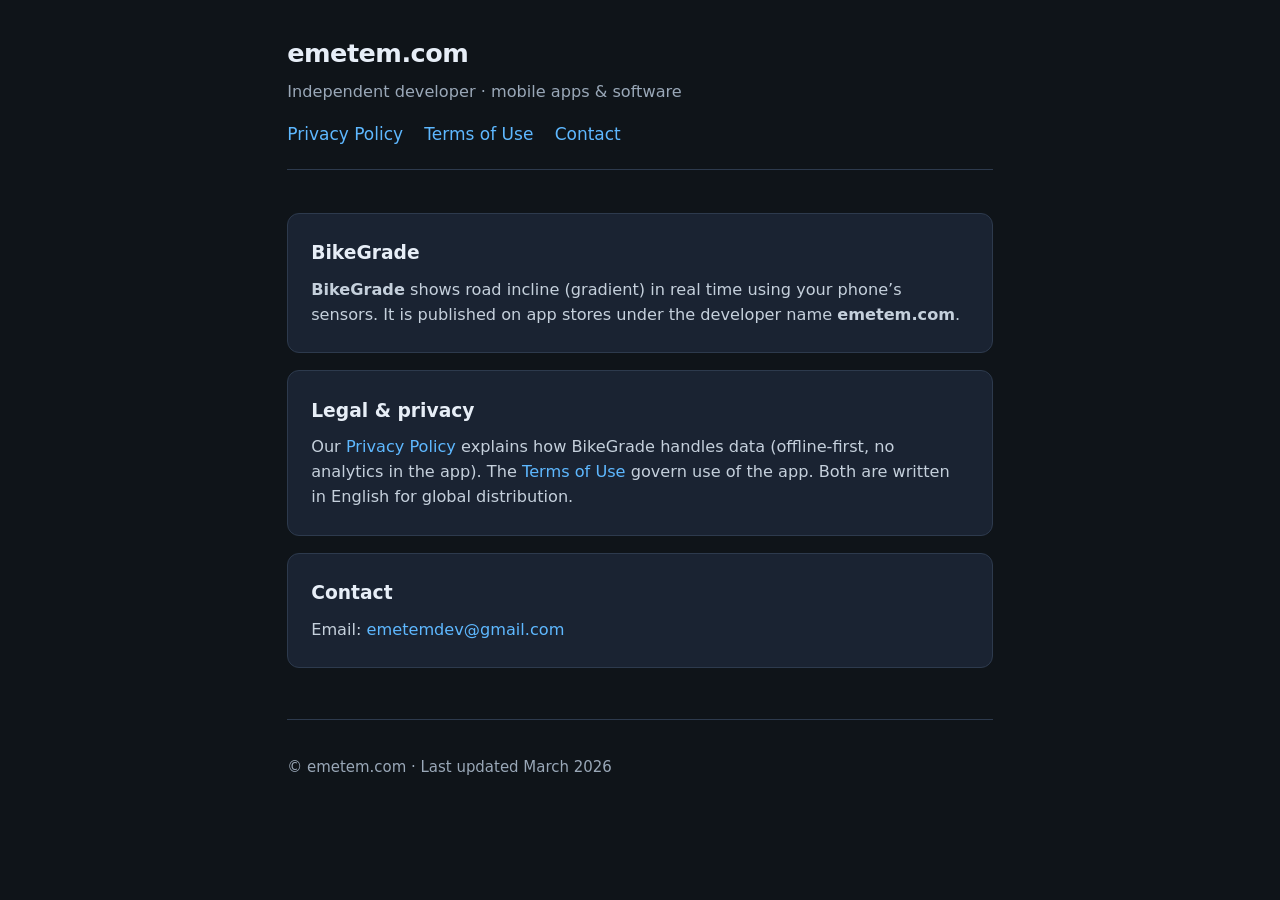
==== index.html @ 73c38e98 "init" ====
<!DOCTYPE html>
<html lang="en">
<head>
  <meta charset="utf-8" />
  <meta name="viewport" content="width=device-width, initial-scale=1" />
  <title>emetem.com — BikeGrade</title>
  <meta name="description" content="BikeGrade app by emetem.com — road gradient for cyclists. Legal documents and contact." />
  <link rel="stylesheet" href="assets/style.css" />
</head>
<body>
  <div class="wrap">
    <header class="site">
      <h1>emetem.com</h1>
      <p>Independent developer · mobile apps &amp; software</p>
      <nav class="links" aria-label="Main">
        <a href="privacy-policy.html">Privacy Policy</a>
        <a href="terms-of-use.html">Terms of Use</a>
        <a href="mailto:emetemdev@gmail.com">Contact</a>
      </nav>
    </header>

    <main>
      <section class="home-card">
        <h2>BikeGrade</h2>
        <p>
          <strong>BikeGrade</strong> shows road incline (gradient) in real time using your phone’s sensors.
          It is published on app stores under the developer name <strong>emetem.com</strong>.
        </p>
      </section>
      <section class="home-card">
        <h2>Legal &amp; privacy</h2>
        <p>
          Our <a href="privacy-policy.html">Privacy Policy</a> explains how BikeGrade handles data (offline-first, no analytics in the app).
          The <a href="terms-of-use.html">Terms of Use</a> govern use of the app. Both are written in English for global distribution.
        </p>
      </section>
      <section class="home-card">
        <h2>Contact</h2>
        <p>
          Email: <a href="mailto:emetemdev@gmail.com">emetemdev@gmail.com</a>
        </p>
      </section>
    </main>

    <footer class="site">
      <p>© emetem.com · Last updated March 2026</p>
    </footer>
  </div>
</body>
</html>
---- assets/style.css ----
:root {
  --bg: #0f1419;
  --surface: #1a2332;
  --text: #e7eef7;
  --muted: #9aa8b8;
  --accent: #5eb8ff;
  --border: #2d3a4d;
}

* {
  box-sizing: border-box;
}

html {
  font-size: 17px;
  -webkit-text-size-adjust: 100%;
}

body {
  margin: 0;
  min-height: 100vh;
  font-family: system-ui, -apple-system, "Segoe UI", Roboto, Ubuntu, "Helvetica Neue", sans-serif;
  line-height: 1.55;
  color: var(--text);
  background: var(--bg);
}

a {
  color: var(--accent);
  text-decoration: none;
}

a:hover {
  text-decoration: underline;
}

.wrap {
  max-width: 44rem;
  margin: 0 auto;
  padding: 2rem 1.25rem 4rem;
}

header.site {
  margin-bottom: 2.5rem;
  padding-bottom: 1.25rem;
  border-bottom: 1px solid var(--border);
}

header.site h1 {
  margin: 0 0 0.35rem;
  font-size: 1.5rem;
  font-weight: 700;
  letter-spacing: -0.02em;
}

header.site p {
  margin: 0;
  color: var(--muted);
  font-size: 0.95rem;
}

nav.links {
  display: flex;
  flex-wrap: wrap;
  gap: 0.75rem 1.25rem;
  margin-top: 1rem;
}

nav.links a {
  font-weight: 500;
}

article.legal h1 {
  font-size: 1.65rem;
  margin: 0 0 0.5rem;
}

article.legal .meta {
  color: var(--muted);
  font-size: 0.9rem;
  margin-bottom: 2rem;
}

article.legal h2 {
  font-size: 1.15rem;
  margin: 2rem 0 0.75rem;
  padding-top: 0.5rem;
  border-top: 1px solid var(--border);
  color: var(--text);
}

article.legal h2:first-of-type {
  border-top: none;
  padding-top: 0;
  margin-top: 0;
}

article.legal p,
article.legal li {
  color: #c5d0dc;
}

article.legal ul {
  padding-left: 1.25rem;
}

article.legal hr {
  border: none;
  border-top: 1px solid var(--border);
  margin: 1.75rem 0;
}

footer.site {
  margin-top: 3rem;
  padding-top: 1.25rem;
  border-top: 1px solid var(--border);
  font-size: 0.88rem;
  color: var(--muted);
}

.home-card {
  background: var(--surface);
  border: 1px solid var(--border);
  border-radius: 12px;
  padding: 1.5rem 1.35rem;
  margin-bottom: 1rem;
}

.home-card h2 {
  margin: 0 0 0.5rem;
  font-size: 1.1rem;
}

.home-card p {
  margin: 0;
  color: #c5d0dc;
  font-size: 0.95rem;
}

.back {
  display: inline-block;
  margin-bottom: 1.5rem;
  font-size: 0.92rem;
}
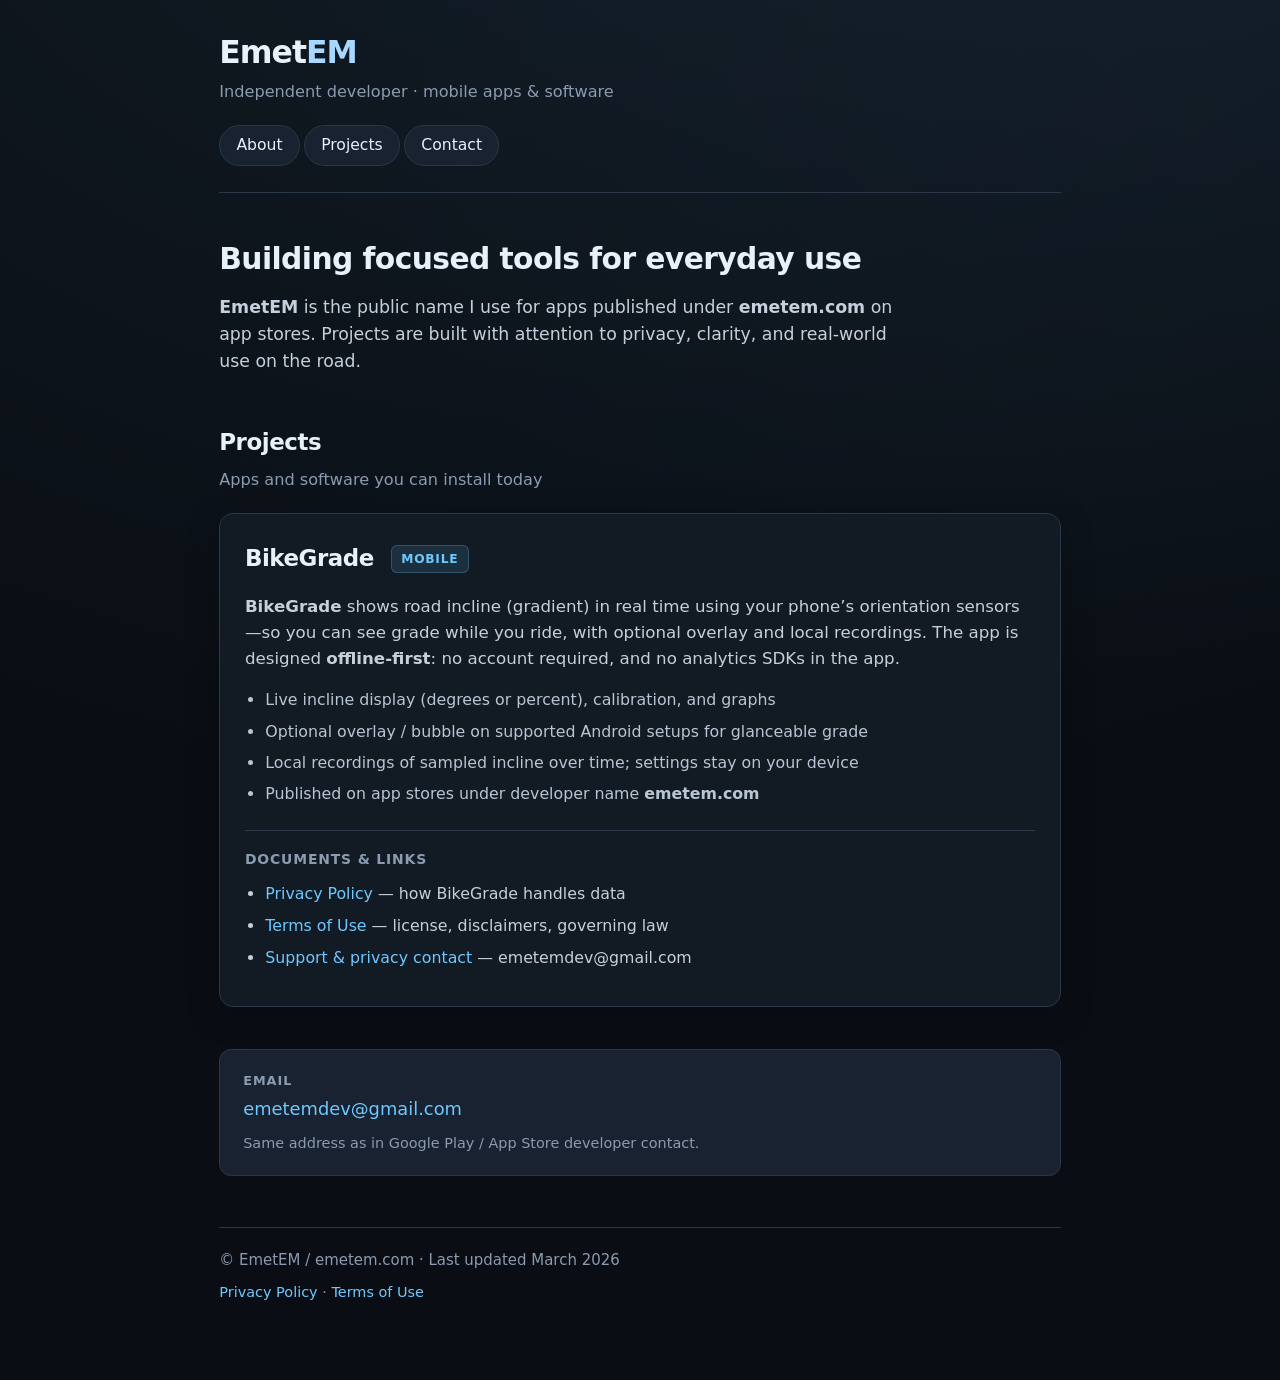
==== commit 70888c7b: "new visual" ====
--- a/index.html
+++ b/index.html
@@ -1,50 +1,88 @@
-<!DOCTYPE html>
-<html lang="en">
-<head>
-  <meta charset="utf-8" />
-  <meta name="viewport" content="width=device-width, initial-scale=1" />
-  <title>emetem.com — BikeGrade</title>
-  <meta name="description" content="BikeGrade app by emetem.com — road gradient for cyclists. Legal documents and contact." />
-  <link rel="stylesheet" href="assets/style.css" />
-</head>
-<body>
-  <div class="wrap">
-    <header class="site">
-      <h1>emetem.com</h1>
-      <p>Independent developer · mobile apps &amp; software</p>
-      <nav class="links" aria-label="Main">
-        <a href="privacy-policy.html">Privacy Policy</a>
-        <a href="terms-of-use.html">Terms of Use</a>
-        <a href="mailto:emetemdev@gmail.com">Contact</a>
-      </nav>
-    </header>
-
-    <main>
-      <section class="home-card">
-        <h2>BikeGrade</h2>
-        <p>
-          <strong>BikeGrade</strong> shows road incline (gradient) in real time using your phone’s sensors.
-          It is published on app stores under the developer name <strong>emetem.com</strong>.
-        </p>
-      </section>
-      <section class="home-card">
-        <h2>Legal &amp; privacy</h2>
-        <p>
-          Our <a href="privacy-policy.html">Privacy Policy</a> explains how BikeGrade handles data (offline-first, no analytics in the app).
-          The <a href="terms-of-use.html">Terms of Use</a> govern use of the app. Both are written in English for global distribution.
-        </p>
-      </section>
-      <section class="home-card">
-        <h2>Contact</h2>
-        <p>
-          Email: <a href="mailto:emetemdev@gmail.com">emetemdev@gmail.com</a>
-        </p>
-      </section>
-    </main>
-
-    <footer class="site">
-      <p>© emetem.com · Last updated March 2026</p>
-    </footer>
-  </div>
-</body>
-</html>
+<!DOCTYPE html>
+<html lang="en">
+<head>
+  <meta charset="utf-8" />
+  <meta name="viewport" content="width=device-width, initial-scale=1" />
+  <title>EmetEM — independent developer</title>
+  <meta name="description" content="EmetEM — mobile apps and software. BikeGrade: real-time road gradient for cyclists. Legal documents and contact." />
+  <link rel="stylesheet" href="assets/style.css" />
+</head>
+<body>
+  <div class="wrap wrap--wide">
+    <header class="dev-header">
+      <a class="brand" href="index.html" aria-current="page">
+        <span class="brand__main">Emet</span><span class="brand__em">EM</span>
+      </a>
+      <p class="dev-tagline">Independent developer · mobile apps &amp; software</p>
+      <nav class="dev-nav" aria-label="Primary">
+        <a href="#about">About</a>
+        <a href="#projects">Projects</a>
+        <a href="#contact">Contact</a>
+      </nav>
+    </header>
+
+    <main>
+      <section id="about" class="hero-dev">
+        <h1 class="hero-dev__title">Building focused tools for everyday use</h1>
+        <p class="hero-dev__lead">
+          <strong>EmetEM</strong> is the public name I use for apps published under
+          <strong>emetem.com</strong> on app stores. Projects are built with attention to privacy,
+          clarity, and real-world use on the road.
+        </p>
+      </section>
+
+      <section id="projects" class="section-block" aria-labelledby="projects-heading">
+        <div class="section-head">
+          <h2 id="projects-heading">Projects</h2>
+          <p class="section-sub">Apps and software you can install today</p>
+        </div>
+
+        <article class="project-card">
+          <header class="project-card__head">
+            <h3 class="project-card__title">BikeGrade</h3>
+            <span class="badge">Mobile</span>
+          </header>
+          <p class="project-card__pitch">
+            <strong>BikeGrade</strong> shows road incline (gradient) in real time using your phone’s
+            orientation sensors—so you can see grade while you ride, with optional overlay and local
+            recordings. The app is designed <strong>offline-first</strong>: no account required, and
+            no analytics SDKs in the app.
+          </p>
+          <ul class="project-card__features">
+            <li>Live incline display (degrees or percent), calibration, and graphs</li>
+            <li>Optional overlay / bubble on supported Android setups for glanceable grade</li>
+            <li>Local recordings of sampled incline over time; settings stay on your device</li>
+            <li>Published on app stores under developer name <strong>emetem.com</strong></li>
+          </ul>
+          <div class="project-card__docs">
+            <h4 class="project-card__docs-title">Documents &amp; links</h4>
+            <ul class="doc-links">
+              <li><a href="privacy-policy.html">Privacy Policy</a> — how BikeGrade handles data</li>
+              <li><a href="terms-of-use.html">Terms of Use</a> — license, disclaimers, governing law</li>
+              <li><a href="mailto:emetemdev@gmail.com">Support &amp; privacy contact</a> — emetemdev@gmail.com</li>
+            </ul>
+          </div>
+        </article>
+      </section>
+
+      <section id="contact" class="section-block section-block--compact">
+        <h2 class="visually-hidden">Contact</h2>
+        <div class="contact-card">
+          <p class="contact-card__label">Email</p>
+          <p class="contact-card__value"><a href="mailto:emetemdev@gmail.com">emetemdev@gmail.com</a></p>
+          <p class="contact-card__hint">Same address as in Google Play / App Store developer contact.</p>
+        </div>
+      </section>
+    </main>
+
+    <footer class="site site-footer">
+      <p>© EmetEM / emetem.com · Last updated March 2026</p>
+      <p class="site-footer__mini">
+        <a href="privacy-policy.html">Privacy Policy</a>
+        ·
+        <a href="terms-of-use.html">Terms of Use</a>
+      </p>
+    </footer>
+  </div>
+</body>
+</html>
--- a/assets/style.css
+++ b/assets/style.css
@@ -1,144 +1,402 @@
-:root {
-  --bg: #0f1419;
-  --surface: #1a2332;
-  --text: #e7eef7;
-  --muted: #9aa8b8;
-  --accent: #5eb8ff;
-  --border: #2d3a4d;
-}
-
-* {
-  box-sizing: border-box;
-}
-
-html {
-  font-size: 17px;
-  -webkit-text-size-adjust: 100%;
-}
-
-body {
-  margin: 0;
-  min-height: 100vh;
-  font-family: system-ui, -apple-system, "Segoe UI", Roboto, Ubuntu, "Helvetica Neue", sans-serif;
-  line-height: 1.55;
-  color: var(--text);
-  background: var(--bg);
-}
-
-a {
-  color: var(--accent);
-  text-decoration: none;
-}
-
-a:hover {
-  text-decoration: underline;
-}
-
-.wrap {
-  max-width: 44rem;
-  margin: 0 auto;
-  padding: 2rem 1.25rem 4rem;
-}
-
-header.site {
-  margin-bottom: 2.5rem;
-  padding-bottom: 1.25rem;
-  border-bottom: 1px solid var(--border);
-}
-
-header.site h1 {
-  margin: 0 0 0.35rem;
-  font-size: 1.5rem;
-  font-weight: 700;
-  letter-spacing: -0.02em;
-}
-
-header.site p {
-  margin: 0;
-  color: var(--muted);
-  font-size: 0.95rem;
-}
-
-nav.links {
-  display: flex;
-  flex-wrap: wrap;
-  gap: 0.75rem 1.25rem;
-  margin-top: 1rem;
-}
-
-nav.links a {
-  font-weight: 500;
-}
-
-article.legal h1 {
-  font-size: 1.65rem;
-  margin: 0 0 0.5rem;
-}
-
-article.legal .meta {
-  color: var(--muted);
-  font-size: 0.9rem;
-  margin-bottom: 2rem;
-}
-
-article.legal h2 {
-  font-size: 1.15rem;
-  margin: 2rem 0 0.75rem;
-  padding-top: 0.5rem;
-  border-top: 1px solid var(--border);
-  color: var(--text);
-}
-
-article.legal h2:first-of-type {
-  border-top: none;
-  padding-top: 0;
-  margin-top: 0;
-}
-
-article.legal p,
-article.legal li {
-  color: #c5d0dc;
-}
-
-article.legal ul {
-  padding-left: 1.25rem;
-}
-
-article.legal hr {
-  border: none;
-  border-top: 1px solid var(--border);
-  margin: 1.75rem 0;
-}
-
-footer.site {
-  margin-top: 3rem;
-  padding-top: 1.25rem;
-  border-top: 1px solid var(--border);
-  font-size: 0.88rem;
-  color: var(--muted);
-}
-
-.home-card {
-  background: var(--surface);
-  border: 1px solid var(--border);
-  border-radius: 12px;
-  padding: 1.5rem 1.35rem;
-  margin-bottom: 1rem;
-}
-
-.home-card h2 {
-  margin: 0 0 0.5rem;
-  font-size: 1.1rem;
-}
-
-.home-card p {
-  margin: 0;
-  color: #c5d0dc;
-  font-size: 0.95rem;
-}
-
-.back {
-  display: inline-block;
-  margin-bottom: 1.5rem;
-  font-size: 0.92rem;
-}
+:root {
+  --bg: #0a0e14;
+  --bg-elevated: #121a24;
+  --surface: #182230;
+  --text: #e8f0fa;
+  --muted: #8b9bb0;
+  --accent: #6ec8ff;
+  --accent-soft: rgba(110, 200, 255, 0.12);
+  --border: #2a3848;
+  --brand-em: #a8d8ff;
+}
+
+* {
+  box-sizing: border-box;
+}
+
+html {
+  font-size: 17px;
+  -webkit-text-size-adjust: 100%;
+  scroll-behavior: smooth;
+}
+
+body {
+  margin: 0;
+  min-height: 100vh;
+  font-family: system-ui, -apple-system, "Segoe UI", Roboto, Ubuntu, "Helvetica Neue", sans-serif;
+  line-height: 1.55;
+  color: var(--text);
+  background: var(--bg);
+  background-image:
+    radial-gradient(ellipse 120% 80% at 50% -20%, rgba(110, 200, 255, 0.08), transparent),
+    radial-gradient(ellipse 80% 50% at 100% 0%, rgba(80, 140, 200, 0.06), transparent);
+}
+
+a {
+  color: var(--accent);
+  text-decoration: none;
+}
+
+a:hover {
+  text-decoration: underline;
+}
+
+.wrap {
+  max-width: 44rem;
+  margin: 0 auto;
+  padding: 2rem 1.25rem 4rem;
+}
+
+.wrap--wide {
+  max-width: 52rem;
+}
+
+/* —— Developer header —— */
+.dev-header {
+  margin-bottom: 2.75rem;
+  padding-bottom: 1.5rem;
+  border-bottom: 1px solid var(--border);
+}
+
+.brand {
+  display: inline-block;
+  font-size: 1.85rem;
+  font-weight: 700;
+  letter-spacing: -0.03em;
+  line-height: 1.2;
+  color: var(--text);
+  text-decoration: none;
+}
+
+.brand:hover {
+  text-decoration: none;
+  color: var(--accent);
+}
+
+.brand__main {
+  font-weight: 700;
+}
+
+.brand__em {
+  font-weight: 800;
+  color: var(--brand-em);
+}
+
+.dev-tagline {
+  margin: 0.4rem 0 0;
+  color: var(--muted);
+  font-size: 0.95rem;
+}
+
+.dev-nav {
+  display: flex;
+  flex-wrap: wrap;
+  gap: 0.5rem 0.25rem;
+  margin-top: 1.25rem;
+}
+
+.dev-nav a {
+  padding: 0.45rem 0.95rem;
+  border-radius: 999px;
+  font-weight: 500;
+  font-size: 0.92rem;
+  color: var(--text);
+  background: var(--surface);
+  border: 1px solid var(--border);
+  text-decoration: none;
+}
+
+.dev-nav a:hover {
+  background: var(--accent-soft);
+  border-color: rgba(110, 200, 255, 0.35);
+  text-decoration: none;
+}
+
+/* —— Hero —— */
+.hero-dev {
+  margin-bottom: 3rem;
+}
+
+.hero-dev__title {
+  margin: 0 0 1rem;
+  font-size: clamp(1.35rem, 4vw, 1.75rem);
+  font-weight: 650;
+  letter-spacing: -0.02em;
+  line-height: 1.25;
+}
+
+.hero-dev__lead {
+  margin: 0;
+  color: #c5d0dc;
+  font-size: 1.02rem;
+  max-width: 40rem;
+}
+
+/* —— Sections —— */
+.section-block {
+  margin-bottom: 2.5rem;
+}
+
+.section-block--compact {
+  margin-bottom: 1.5rem;
+}
+
+.section-head {
+  margin-bottom: 1.25rem;
+}
+
+.section-head h2 {
+  margin: 0 0 0.35rem;
+  font-size: 1.35rem;
+  font-weight: 650;
+  letter-spacing: -0.02em;
+}
+
+.section-sub {
+  margin: 0;
+  color: var(--muted);
+  font-size: 0.95rem;
+}
+
+.visually-hidden {
+  position: absolute;
+  width: 1px;
+  height: 1px;
+  padding: 0;
+  margin: -1px;
+  overflow: hidden;
+  clip: rect(0, 0, 0, 0);
+  white-space: nowrap;
+  border: 0;
+}
+
+/* —— Project card —— */
+.project-card {
+  background: var(--bg-elevated);
+  border: 1px solid var(--border);
+  border-radius: 14px;
+  padding: 1.6rem 1.45rem;
+  box-shadow: 0 8px 32px rgba(0, 0, 0, 0.25);
+}
+
+.project-card__head {
+  display: flex;
+  flex-wrap: wrap;
+  align-items: center;
+  gap: 0.65rem 1rem;
+  margin-bottom: 1rem;
+}
+
+.project-card__title {
+  margin: 0;
+  font-size: 1.35rem;
+  font-weight: 650;
+  letter-spacing: -0.02em;
+}
+
+.badge {
+  display: inline-block;
+  padding: 0.2rem 0.55rem;
+  font-size: 0.72rem;
+  font-weight: 600;
+  text-transform: uppercase;
+  letter-spacing: 0.06em;
+  color: var(--accent);
+  background: var(--accent-soft);
+  border: 1px solid rgba(110, 200, 255, 0.25);
+  border-radius: 6px;
+}
+
+.project-card__pitch {
+  margin: 0 0 1rem;
+  color: #c5d0dc;
+  font-size: 0.98rem;
+}
+
+.project-card__features {
+  margin: 0 0 1.35rem;
+  padding-left: 1.2rem;
+  color: #b8c5d4;
+  font-size: 0.93rem;
+}
+
+.project-card__features li {
+  margin-bottom: 0.4rem;
+}
+
+.project-card__docs {
+  padding-top: 1.1rem;
+  border-top: 1px solid var(--border);
+}
+
+.project-card__docs-title {
+  margin: 0 0 0.65rem;
+  font-size: 0.82rem;
+  font-weight: 600;
+  text-transform: uppercase;
+  letter-spacing: 0.06em;
+  color: var(--muted);
+}
+
+.doc-links {
+  margin: 0;
+  padding-left: 1.2rem;
+  color: #c5d0dc;
+  font-size: 0.93rem;
+}
+
+.doc-links li {
+  margin-bottom: 0.45rem;
+}
+
+/* —— Contact —— */
+.contact-card {
+  background: var(--surface);
+  border: 1px solid var(--border);
+  border-radius: 12px;
+  padding: 1.25rem 1.35rem;
+}
+
+.contact-card__label {
+  margin: 0 0 0.25rem;
+  font-size: 0.75rem;
+  font-weight: 600;
+  text-transform: uppercase;
+  letter-spacing: 0.08em;
+  color: var(--muted);
+}
+
+.contact-card__value {
+  margin: 0 0 0.5rem;
+  font-size: 1.05rem;
+}
+
+.contact-card__hint {
+  margin: 0;
+  font-size: 0.85rem;
+  color: var(--muted);
+}
+
+/* —— Footer —— */
+.site-footer {
+  margin-top: 3rem;
+  padding-top: 1.35rem;
+  border-top: 1px solid var(--border);
+  font-size: 0.88rem;
+  color: var(--muted);
+}
+
+.site-footer p {
+  margin: 0 0 0.5rem;
+}
+
+.site-footer__mini {
+  font-size: 0.85rem;
+}
+
+/* —— Legal pages (unchanged structure) —— */
+header.site {
+  margin-bottom: 2.5rem;
+  padding-bottom: 1.25rem;
+  border-bottom: 1px solid var(--border);
+}
+
+header.site h1 {
+  margin: 0 0 0.35rem;
+  font-size: 1.5rem;
+  font-weight: 700;
+  letter-spacing: -0.02em;
+}
+
+header.site p {
+  margin: 0;
+  color: var(--muted);
+  font-size: 0.95rem;
+}
+
+nav.links {
+  display: flex;
+  flex-wrap: wrap;
+  gap: 0.75rem 1.25rem;
+  margin-top: 1rem;
+}
+
+nav.links a {
+  font-weight: 500;
+}
+
+article.legal h1 {
+  font-size: 1.65rem;
+  margin: 0 0 0.5rem;
+}
+
+article.legal .meta {
+  color: var(--muted);
+  font-size: 0.9rem;
+  margin-bottom: 2rem;
+}
+
+article.legal h2 {
+  font-size: 1.15rem;
+  margin: 2rem 0 0.75rem;
+  padding-top: 0.5rem;
+  border-top: 1px solid var(--border);
+  color: var(--text);
+}
+
+article.legal h2:first-of-type {
+  border-top: none;
+  padding-top: 0;
+  margin-top: 0;
+}
+
+article.legal p,
+article.legal li {
+  color: #c5d0dc;
+}
+
+article.legal ul {
+  padding-left: 1.25rem;
+}
+
+article.legal hr {
+  border: none;
+  border-top: 1px solid var(--border);
+  margin: 1.75rem 0;
+}
+
+footer.site {
+  margin-top: 3rem;
+  padding-top: 1.25rem;
+  border-top: 1px solid var(--border);
+  font-size: 0.88rem;
+  color: var(--muted);
+}
+
+.home-card {
+  background: var(--surface);
+  border: 1px solid var(--border);
+  border-radius: 12px;
+  padding: 1.5rem 1.35rem;
+  margin-bottom: 1rem;
+}
+
+.home-card h2 {
+  margin: 0 0 0.5rem;
+  font-size: 1.1rem;
+}
+
+.home-card p {
+  margin: 0;
+  color: #c5d0dc;
+  font-size: 0.95rem;
+}
+
+.back {
+  display: inline-flex;
+  align-items: center;
+  gap: 0.35rem;
+  margin-bottom: 1.5rem;
+  font-size: 0.92rem;
+  font-weight: 500;
+}
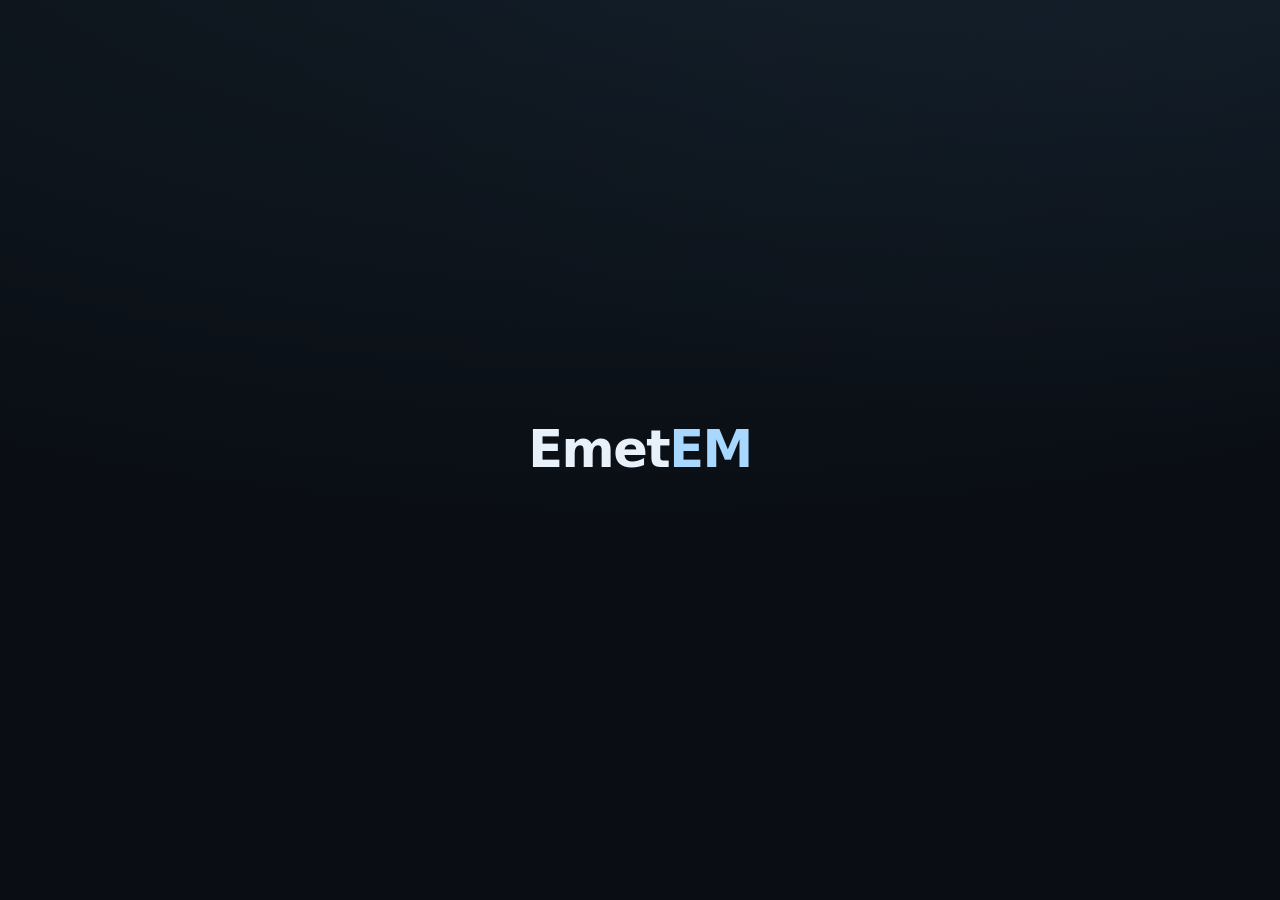
==== commit 1b7d568f: "Add files via upload" ====
--- a/index.html
+++ b/index.html
@@ -7,7 +7,8 @@
   <meta name="description" content="EmetEM — mobile apps and software. BikeGrade: real-time road gradient for cyclists. Legal documents and contact." />
   <link rel="stylesheet" href="assets/style.css" />
 </head>
-<body>
+<body class="site-teaser">
+  <!-- Remove class "site-teaser" from <body> to show the full site (About, Projects, footer). -->
   <div class="wrap wrap--wide">
     <header class="dev-header">
       <a class="brand" href="index.html" aria-current="page">
--- a/assets/style.css
+++ b/assets/style.css
@@ -49,6 +49,41 @@
 
 .wrap--wide {
   max-width: 52rem;
+}
+
+/* Teaser: only logo visible — remove .site-teaser from <body> to restore full page */
+body.site-teaser {
+  display: flex;
+  align-items: center;
+  justify-content: center;
+  min-height: 100vh;
+}
+
+body.site-teaser .wrap {
+  margin: 0 auto;
+  padding: 2rem 1.25rem;
+  width: 100%;
+  max-width: none;
+  display: flex;
+  justify-content: center;
+}
+
+body.site-teaser .dev-header {
+  margin: 0;
+  padding: 0;
+  border: none;
+  text-align: center;
+}
+
+body.site-teaser .dev-tagline,
+body.site-teaser .dev-nav,
+body.site-teaser main,
+body.site-teaser .site-footer {
+  display: none;
+}
+
+body.site-teaser .brand {
+  font-size: clamp(2rem, 8vw, 3rem);
 }
 
 /* —— Developer header —— */
